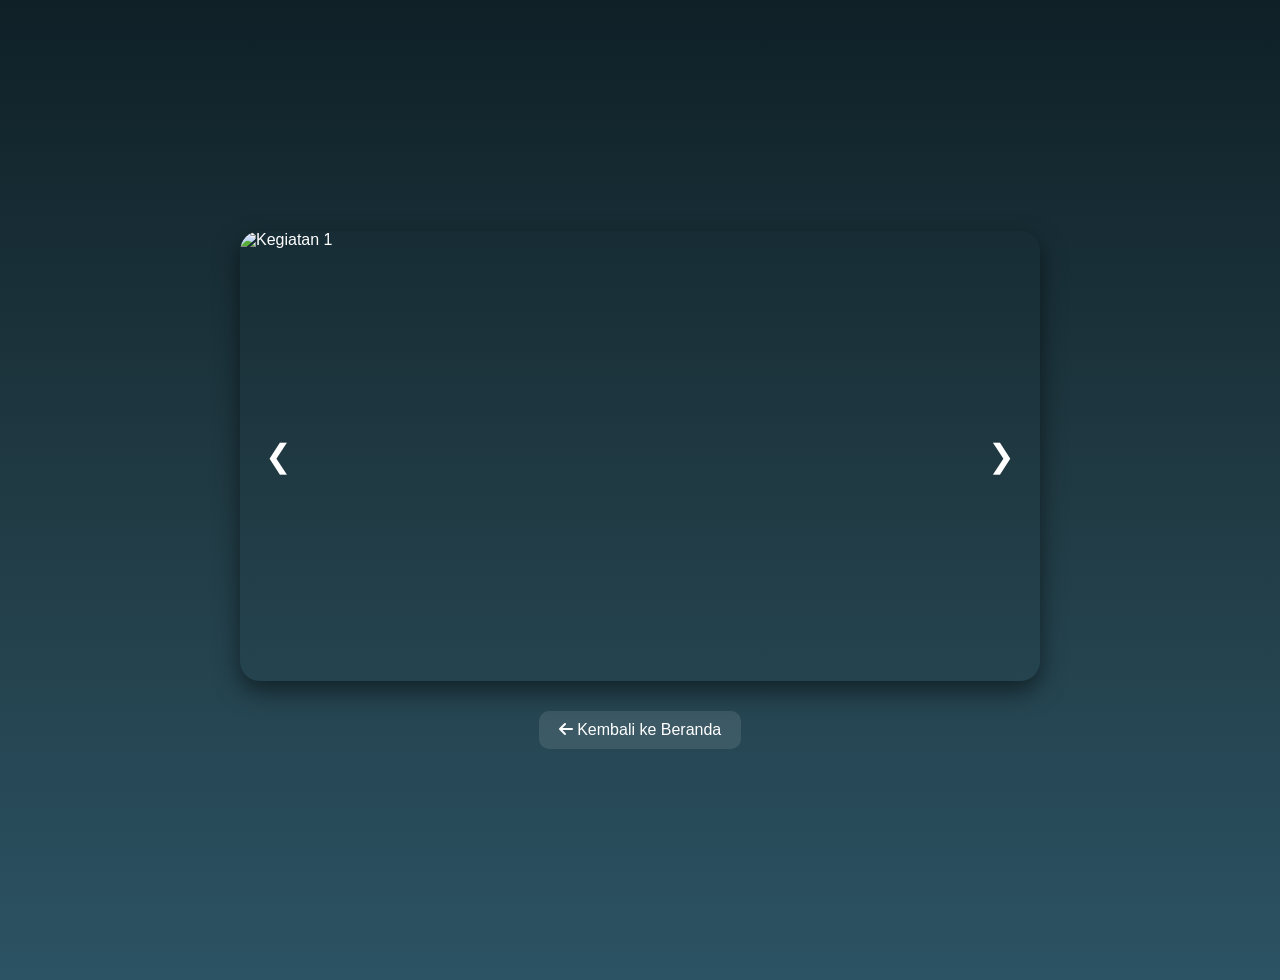
==== galeri.html @ b444970e "Add files via upload" ====
<!DOCTYPE html>
<html lang="id">
<head>
  <meta charset="UTF-8" />
  <meta name="viewport" content="width=device-width, initial-scale=1.0"/>
  <title>Galeri Kegiatan</title>
  <link rel="stylesheet" href="https://cdnjs.cloudflare.com/ajax/libs/font-awesome/6.5.0/css/all.min.css">
  <link rel="stylesheet" href="style.css" />
  <style>
    body {
      margin: 0;
      font-family: 'Segoe UI', sans-serif;
      background: linear-gradient(to bottom, #0f2027, #203a43, #2c5364);
      color: #fff;
      display: flex;
      flex-direction: column;
      align-items: center;
      min-height: 100vh;
      padding: 40px 20px;
    }

    h1 {
      margin-bottom: 20px;
      text-align: center;
    }

    .slider {
      position: relative;
      max-width: 800px;
      width: 100%;
      overflow: hidden;
      border-radius: 20px;
      box-shadow: 0 10px 25px rgba(0,0,0,0.5);
    }

    .slide-track {
      display: flex;
      transition: transform 0.5s ease-in-out;
    }

    .slide-track img {
      width: 100%;
      flex-shrink: 0;
      border-radius: 20px;
      object-fit: cover;
      height: 450px;
    }

    .arrow {
      position: absolute;
      top: 50%;
      transform: translateY(-50%);
      font-size: 2rem;
      color: white;
      padding: 10px;
      border-radius: 50%;
      cursor: pointer;
    }

    .arrow.left {
      left: 15px;
    }

    .arrow.right {
      right: 15px;
    }

    a.back-btn {
      margin-top: 30px;
      display: inline-block;
      padding: 10px 20px;
      background: rgba(255, 255, 255, 0.1);
      border-radius: 10px;
      color: white;
      text-decoration: none;
      transition: background 0.3s ease;
    }

    a.back-btn:hover {
      background: rgba(255, 255, 255, 0.3);
    }
  </style>
</head>
<body>

  <div class="slider">
    <div class="arrow left" onclick="prevSlide()">❮</div>
    <div class="arrow right" onclick="nextSlide()">❯</div>
    <div class="slide-track" id="slideTrack">
      <img src="https://source.unsplash.com/800x450/?community,event" alt="Kegiatan 1">
      <img src="https://source.unsplash.com/800x450/?youth,volunteer" alt="Kegiatan 2">
      <img src="https://source.unsplash.com/800x450/?social,activity" alt="Kegiatan 3">
      <img src="https://source.unsplash.com/800x450/?teamwork,neighborhood" alt="Kegiatan 4">
    </div>
  </div>

  <a href="index.html" class="back-btn"><i class="fas fa-arrow-left"></i> Kembali ke Beranda</a>

  <script>
    const track = document.getElementById("slideTrack");
    const totalSlides = track.children.length;
    let current = 0;

    function showSlide(index) {
      const width = track.children[0].clientWidth;
      track.style.transform = `translateX(-${width * index}px)`;
    }

    function nextSlide() {
      current = (current + 1) % totalSlides;
      showSlide(current);
    }

    function prevSlide() {
      current = (current - 1 + totalSlides) % totalSlides;
      showSlide(current);
    }

    setInterval(nextSlide, 5000);
  </script>
</body>
</html>
---- style.css ----
:root {
  --bg-start: #203a43;
  --bg-mid: #203a43;
  --bg-end: #203a43;
  --text: #ffffff;
  --card: rgba(255, 255, 255, 0.1);
  --link: rgba(255, 255, 255, 0.15);
  --hover: rgba(255, 255, 255, 0.3);
}

body {
  margin: 0;
  font-family: 'Segoe UI', sans-serif;
  background: linear-gradient(to bottom, var(--bg-start), var(--bg-mid), var(--bg-end));
  color: var(--text);
  display: flex;
  justify-content: center;
  align-items: center;
  flex-direction: column;
  min-height: 100vh;
  overflow-x: hidden;
}

.container {
  background: var(--card);
  padding: 30px;
  border-radius: 20px;
  width: 90%;
  max-width: 480px;
  text-align: center;
  backdrop-filter: blur(10px);
  box-shadow: 0 10px 20px rgba(0,0,0,0.3);
  margin: 40px 0;
  animation: fadeInUp 0.8s ease-out;
}

.avatar {
  width: 100px;
  height: 100px;
  border-radius: 50%;
  margin-bottom: 15px;
}

h1, p {
  margin: 10px 0;
}

.links {
  display: flex;
  flex-direction: column;
  gap: 15px;
  margin: 20px 0;
}

.links a {
  background: var(--link);
  padding: 12px 20px;
  color: var(--text);
  text-decoration: none;
  border-radius: 10px;
  transition: background 0.3s ease, transform 0.2s ease;
  font-weight: bold;
  display: flex;
  align-items: center;
  justify-content: center;
  gap: 10px;
}

.links a:hover {
  background: var(--hover);
  transform: scale(1.05);
}

/* Toggle switch */
.theme-switch-wrapper {
  display: flex;
  justify-content: flex-end;
  margin-bottom: 10px;
}

.theme-switch {
  width: 60px;
  height: 34px;
  position: relative;
}

.theme-switch input {
  display: none;
}


.map h3 {
  margin-bottom: 10px;
}

footer {
  margin-top: 30px;
  text-align: center;
  font-size: 0.9rem;
  color: var(--text);
  border-top: 1px solid var(--hover);
  padding-top: 20px;
  opacity: 0.6;
  font-style: italic;
  letter-spacing: 0.5px;
  transition: opacity 0.3s ease, transform 0.3s ease;
}

footer:hover {
  opacity: 0.8;
  transform: scale(1.02);
}

.animated {
  animation: fadeInUp 0.7s ease forwards;
  opacity: 0;
}

@keyframes fadeInUp {
  from {
    opacity: 0;
    transform: translateY(15px);
  }
  to {
    opacity: 1;
    transform: translateY(0);
  }
}
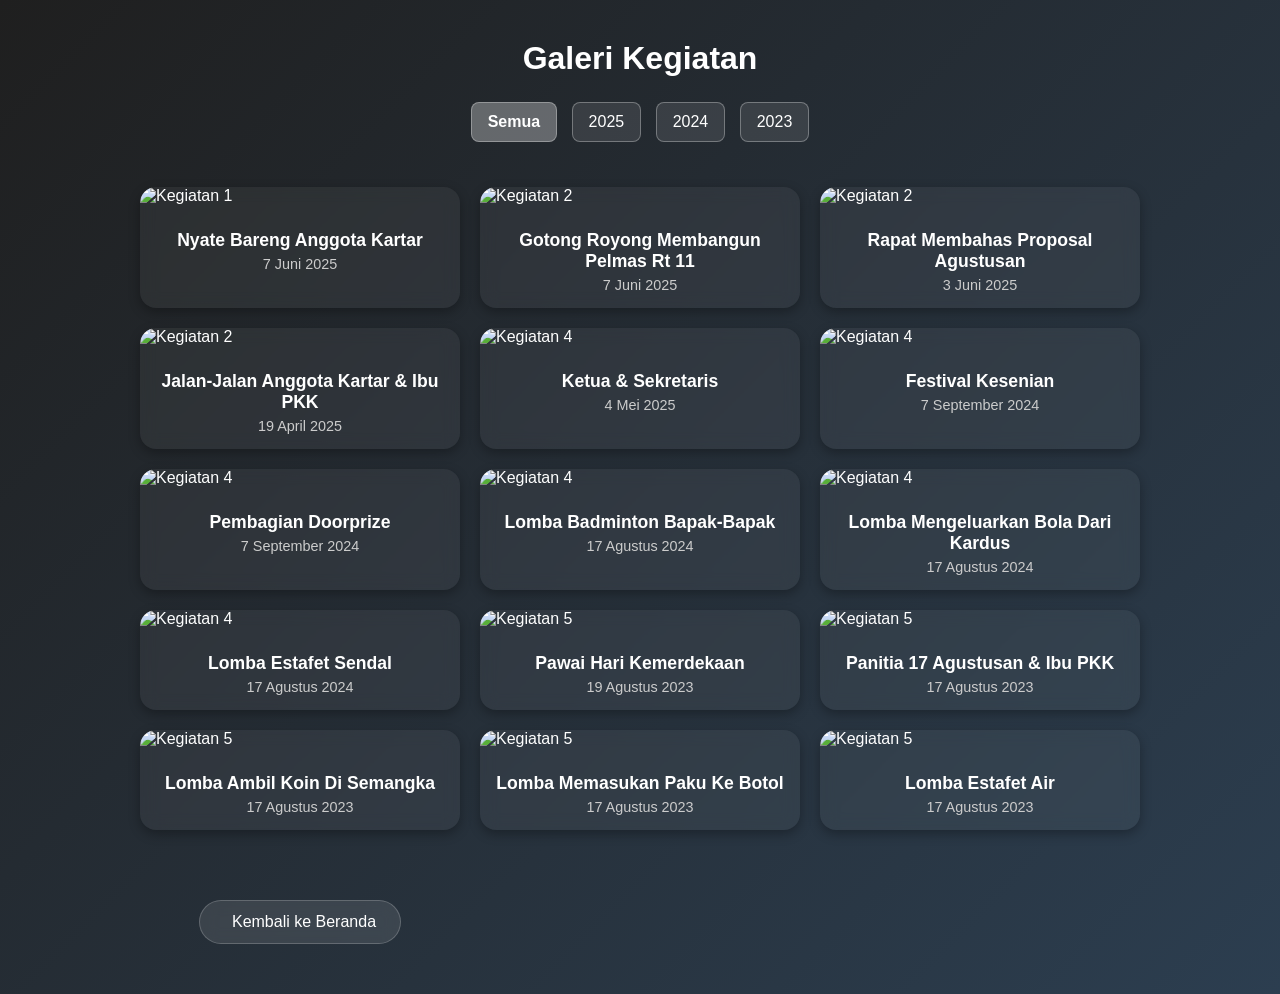
==== commit cf3beff8: "Add files via upload" ====
--- a/galeri.html
+++ b/galeri.html
@@ -4,119 +4,164 @@
   <meta charset="UTF-8" />
   <meta name="viewport" content="width=device-width, initial-scale=1.0"/>
   <title>Galeri Kegiatan</title>
-  <link rel="stylesheet" href="https://cdnjs.cloudflare.com/ajax/libs/font-awesome/6.5.0/css/all.min.css">
-  <link rel="stylesheet" href="style.css" />
-  <style>
-    body {
-      margin: 0;
-      font-family: 'Segoe UI', sans-serif;
-      background: linear-gradient(to bottom, #0f2027, #203a43, #2c5364);
-      color: #fff;
-      display: flex;
-      flex-direction: column;
-      align-items: center;
-      min-height: 100vh;
-      padding: 40px 20px;
-    }
-
-    h1 {
-      margin-bottom: 20px;
-      text-align: center;
-    }
-
-    .slider {
-      position: relative;
-      max-width: 800px;
-      width: 100%;
-      overflow: hidden;
-      border-radius: 20px;
-      box-shadow: 0 10px 25px rgba(0,0,0,0.5);
-    }
-
-    .slide-track {
-      display: flex;
-      transition: transform 0.5s ease-in-out;
-    }
-
-    .slide-track img {
-      width: 100%;
-      flex-shrink: 0;
-      border-radius: 20px;
-      object-fit: cover;
-      height: 450px;
-    }
-
-    .arrow {
-      position: absolute;
-      top: 50%;
-      transform: translateY(-50%);
-      font-size: 2rem;
-      color: white;
-      padding: 10px;
-      border-radius: 50%;
-      cursor: pointer;
-    }
-
-    .arrow.left {
-      left: 15px;
-    }
-
-    .arrow.right {
-      right: 15px;
-    }
-
-    a.back-btn {
-      margin-top: 30px;
-      display: inline-block;
-      padding: 10px 20px;
-      background: rgba(255, 255, 255, 0.1);
-      border-radius: 10px;
-      color: white;
-      text-decoration: none;
-      transition: background 0.3s ease;
-    }
-
-    a.back-btn:hover {
-      background: rgba(255, 255, 255, 0.3);
-    }
-  </style>
+  <link rel="stylesheet" href="style-galeri.css" />
+  <script src="https://kit.fontawesome.com/a076d05399.js" crossorigin="anonymous"></script>
 </head>
 <body>
+  <header>
+    <h1>Galeri Kegiatan</h1>
+    <div class="filter-buttons">
+      <button onclick="filterTahun('all')" class="active">Semua</button>
+      <button onclick="filterTahun('2025')">2025</button>
+      <button onclick="filterTahun('2024')">2024</button>
+      <button onclick="filterTahun('2023')">2023</button>
+    </div>
+  </header>
 
-  <div class="slider">
-    <div class="arrow left" onclick="prevSlide()">❮</div>
-    <div class="arrow right" onclick="nextSlide()">❯</div>
-    <div class="slide-track" id="slideTrack">
-      <img src="https://source.unsplash.com/800x450/?community,event" alt="Kegiatan 1">
-      <img src="https://source.unsplash.com/800x450/?youth,volunteer" alt="Kegiatan 2">
-      <img src="https://source.unsplash.com/800x450/?social,activity" alt="Kegiatan 3">
-      <img src="https://source.unsplash.com/800x450/?teamwork,neighborhood" alt="Kegiatan 4">
+  <section class="kegiatan-container" id="kegiatanList">
+    <div class="kegiatan-card" data-tahun="2025">
+      <img src="img/20252.jpg" alt="Kegiatan 1" />
+      <div class="kegiatan-info">
+        <h3>Nyate Bareng Anggota Kartar</h3>
+        <p>7 Juni 2025</p>
+      </div>
     </div>
+
+    <div class="kegiatan-card" data-tahun="2025">
+      <img src="img/20251.jpg" alt="Kegiatan 2" />
+      <div class="kegiatan-info">
+        <h3>Gotong Royong Membangun Pelmas Rt 11</h3>
+        <p>7 Juni 2025</p>
+      </div>
+    </div>
+    
+    <div class="kegiatan-card" data-tahun="2025">
+      <img src="img/20255.jpg" alt="Kegiatan 2" />
+      <div class="kegiatan-info">
+        <h3>Rapat Membahas Proposal Agustusan</h3>
+        <p>3 Juni 2025</p>
+      </div>
+    </div>
+
+    <div class="kegiatan-card" data-tahun="2025">
+      <img src="img/20254.jpg" alt="Kegiatan 2" />
+      <div class="kegiatan-info">
+        <h3>Jalan-Jalan Anggota Kartar & Ibu PKK</h3>
+        <p>19 April 2025</p>
+      </div>
+    </div>
+
+    <div class="kegiatan-card" data-tahun="2025">
+      <img src="img/20253.jpg" alt="Kegiatan 4" />
+      <div class="kegiatan-info">
+        <h3>Ketua & Sekretaris</h3>
+        <p>4 Mei 2025</p>
+      </div>
+    </div>
+
+    <div class="kegiatan-card" data-tahun="2024">
+      <img src="img/20241.jpg" alt="Kegiatan 4" />
+      <div class="kegiatan-info">
+        <h3>Festival Kesenian</h3>
+        <p>7 September 2024</p>
+      </div>
+    </div>
+
+    <div class="kegiatan-card" data-tahun="2024">
+      <img src="img/20245.jpg" alt="Kegiatan 4" />
+      <div class="kegiatan-info">
+        <h3>Pembagian Doorprize</h3>
+        <p>7 September 2024</p>
+      </div>
+    </div>
+
+    <div class="kegiatan-card" data-tahun="2024">
+      <img src="img/20242.jpg" alt="Kegiatan 4" />
+      <div class="kegiatan-info">
+        <h3>Lomba Badminton Bapak-Bapak</h3>
+        <p>17 Agustus 2024</p>
+      </div>
+    </div>
+
+    <div class="kegiatan-card" data-tahun="2024">
+      <img src="img/20243.jpg" alt="Kegiatan 4" />
+      <div class="kegiatan-info">
+        <h3>Lomba Mengeluarkan Bola Dari Kardus</h3>
+        <p>17 Agustus 2024</p>
+      </div>
+    </div>
+
+    <div class="kegiatan-card" data-tahun="2024">
+      <img src="img/20244.jpg" alt="Kegiatan 4" />
+      <div class="kegiatan-info">
+        <h3>Lomba Estafet Sendal</h3>
+        <p>17 Agustus 2024</p>
+      </div>
+    </div>
+    
+    <div class="kegiatan-card" data-tahun="2023">
+      <img src="img/20246.jpg" alt="Kegiatan 5" />
+      <div class="kegiatan-info">
+        <h3>Pawai Hari Kemerdekaan</h3>
+        <p>19 Agustus 2023</p>
+      </div>
+    </div>
+
+    <div class="kegiatan-card" data-tahun="2023">
+      <img src="img/20231.jpg" alt="Kegiatan 5" />
+      <div class="kegiatan-info">
+        <h3>Panitia 17 Agustusan & Ibu PKK</h3>
+        <p>17 Agustus 2023</p>
+      </div>
+    </div>
+    
+    <div class="kegiatan-card" data-tahun="2023">
+      <img src="img/20232.jpg" alt="Kegiatan 5" />
+      <div class="kegiatan-info">
+        <h3>Lomba Ambil Koin Di Semangka</h3>
+        <p>17 Agustus 2023</p>
+      </div>
+    </div>
+    
+    <div class="kegiatan-card" data-tahun="2023">
+      <img src="img/20233.jpg" alt="Kegiatan 5" />
+      <div class="kegiatan-info">
+        <h3>Lomba Memasukan Paku Ke Botol</h3>
+        <p>17 Agustus 2023</p>
+      </div>
+    </div>
+    
+    <div class="kegiatan-card" data-tahun="2023">
+      <img src="img/20234.jpg" alt="Kegiatan 5" />
+      <div class="kegiatan-info">
+        <h3>Lomba Estafet Air</h3>
+        <p>17 Agustus 2023</p>
+      </div>
+    </div>
+   
+  <!-- Tombol Kembali ke Beranda -->
+  <div class="back-to-home">
+    <a href="index.html">
+      <i class="fas fa-arrow-left"></i> Kembali ke Beranda
+    </a>
   </div>
 
-  <a href="index.html" class="back-btn"><i class="fas fa-arrow-left"></i> Kembali ke Beranda</a>
+  <script>
+    function filterTahun(tahun) {
+      const cards = document.querySelectorAll(".kegiatan-card");
+      cards.forEach(card => {
+        if (tahun === "all" || card.dataset.tahun === tahun) {
+          card.style.display = "block";
+        } else {
+          card.style.display = "none";
+        }
+      });
 
-  <script>
-    const track = document.getElementById("slideTrack");
-    const totalSlides = track.children.length;
-    let current = 0;
-
-    function showSlide(index) {
-      const width = track.children[0].clientWidth;
-      track.style.transform = `translateX(-${width * index}px)`;
+      // Tambah/kurangi class active pada tombol
+      const buttons = document.querySelectorAll(".filter-buttons button");
+      buttons.forEach(btn => btn.classList.remove("active"));
+      document.querySelector(`.filter-buttons button[onclick*="${tahun}"]`).classList.add("active");
     }
-
-    function nextSlide() {
-      current = (current + 1) % totalSlides;
-      showSlide(current);
-    }
-
-    function prevSlide() {
-      current = (current - 1 + totalSlides) % totalSlides;
-      showSlide(current);
-    }
-
-    setInterval(nextSlide, 5000);
   </script>
 </body>
-</html>+</html>
--- a/style-galeri.css
+++ b/style-galeri.css
@@ -0,0 +1,137 @@
+/* Background dan Font */
+body {
+  margin: 0;
+  font-family: 'Segoe UI', sans-serif;
+  background: linear-gradient(135deg, #1f1f1f, #2c3e50);
+  color: white;
+}
+
+/* Header */
+header {
+  text-align: center;
+  padding: 40px 20px 20px;
+}
+
+header h1 {
+  font-size: 2rem;
+  margin: 0;
+}
+.filter-buttons {
+  text-align: center;
+  margin-top: 20px;
+}
+
+.filter-buttons button {
+  background-color: rgba(255, 255, 255, 0.1);
+  color: white;
+  border: 1px solid rgba(255, 255, 255, 0.3);
+  padding: 10px 16px;
+  margin: 5px;
+  border-radius: 8px;
+  font-size: 1rem;
+  cursor: pointer;
+  transition: background 0.3s, transform 0.2s;
+}
+
+.filter-buttons button:hover {
+  background-color: rgba(255, 255, 255, 0.2);
+  transform: scale(1.05);
+}
+
+.filter-buttons button.active {
+  background-color: rgba(255, 255, 255, 0.3);
+  font-weight: bold;
+}
+
+.filter-container {
+  margin-top: 20px;
+  text-align: center;
+  color: white;
+}
+
+.filter-container label {
+  margin-right: 10px;
+  font-size: 1rem;
+}
+
+.filter-container select {
+  padding: 6px 10px;
+  border-radius: 6px;
+  border: none;
+  font-size: 1rem;
+  background-color: #444;
+  color: white;
+  outline: none;
+}
+/* Galeri */
+.kegiatan-container {
+  display: grid;
+  grid-template-columns: repeat(auto-fit, minmax(280px, 1fr));
+  gap: 20px;
+  padding: 20px;
+  max-width: 1000px;
+  margin: 0 auto;
+}
+
+.kegiatan-card {
+  background: rgba(255, 255, 255, 0.05);
+  border-radius: 16px;
+  overflow: hidden;
+  backdrop-filter: blur(8px);
+  box-shadow: 0 4px 12px rgba(0, 0, 0, 0.3);
+  transition: transform 0.3s;
+}
+
+.kegiatan-card:hover {
+  transform: scale(1.03);
+}
+
+.kegiatan-card img {
+  width: 100%;
+  height: 180px;
+  object-fit: cover;
+}
+
+.kegiatan-info {
+  padding: 15px;
+  text-align: center;
+}
+
+.kegiatan-info h3 {
+  margin: 10px 0 5px;
+  font-size: 1.1rem;
+}
+
+.kegiatan-info p {
+  margin: 0;
+  font-size: 0.9rem;
+  color: #ccc;
+}
+
+/* Tombol Kembali ke Beranda Bawah Tengah */
+.back-to-home {
+  text-align: center;
+  margin: 50px 0 30px;
+}
+
+.back-to-home a {
+  display: inline-block;
+  padding: 12px 24px;
+  background: rgba(255, 255, 255, 0.1);
+  color: white;
+  text-decoration: none;
+  border-radius: 30px;
+  font-size: 1rem;
+  backdrop-filter: blur(8px);
+  border: 1px solid rgba(255, 255, 255, 0.2);
+  transition: background 0.3s, transform 0.3s;
+}
+
+.back-to-home a i {
+  margin-right: 8px;
+}
+
+.back-to-home a:hover {
+  background: rgba(255, 255, 255, 0.2);
+  transform: translateY(-3px);
+}
